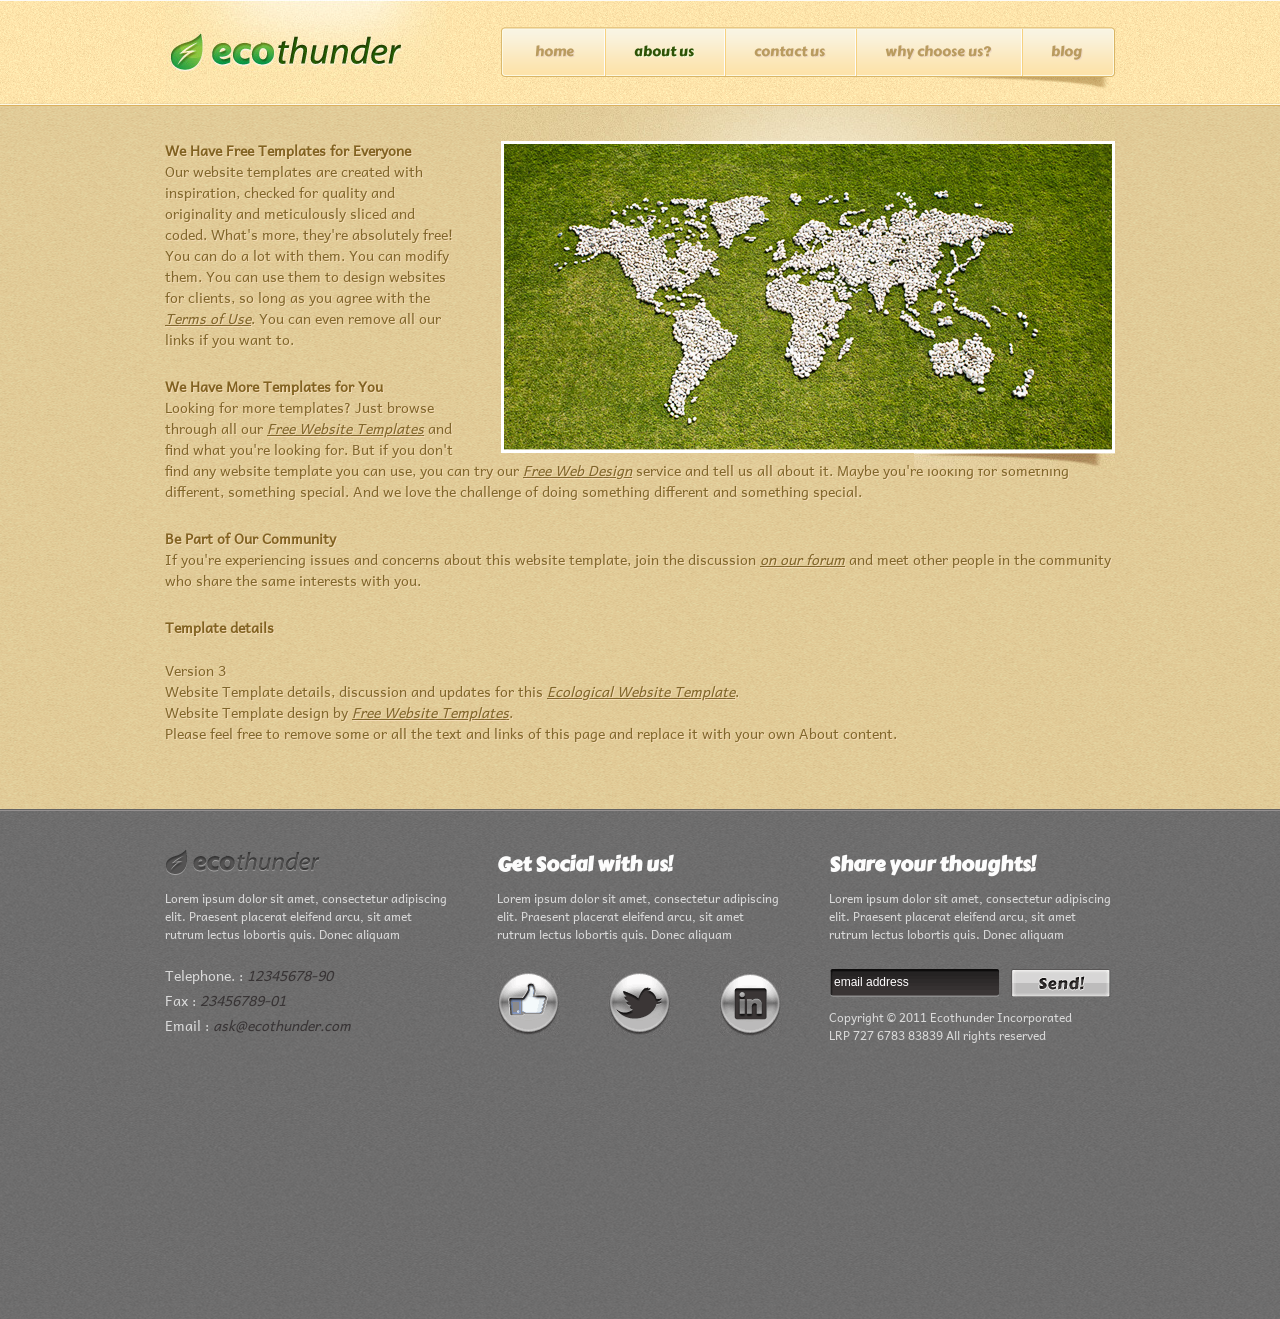
==== about.html @ 8063398c "first commit" ====
<!DOCTYPE html>
<!-- Website template by freewebsitetemplates.com -->
<html>
<head>
	<meta charset="UTF-8" />
	<title>About Us - Ecological Website Template</title>
	<link rel="stylesheet" type="text/css" href="css/style.css" />
	<!--[if IE 9]>
		<link rel="stylesheet" type="text/css" href="css/ie9.css" />
	<![endif]-->
	<!--[if IE 8]>
		<link rel="stylesheet" type="text/css" href="css/ie8.css" />
	<![endif]-->
	<!--[if IE 7]>
		<link rel="stylesheet" type="text/css" href="css/ie7.css" />
	<![endif]-->
</head>
<body>
	<div id="header">
		<div>
			<div id="logo">
				<a href="index.html"><img src="images/logo.jpg" alt="Logo" /></a>
			</div>
			<div id="navigation">
				<div>
					<ul>
						<li><a href="index.html">Home</a></li>
						<li class="current"><a href="about.html">About us</a></li>
						<li><a href="contact.html">Contact Us</a></li>
						<li><a href="whychoose.html">Why Choose Us?</a></li>
						<li><a href="blog.html">Blog</a></li>
					</ul>
				</div>
			</div>
		</div>
	</div>
	<div id="content">
		<div>
			<div>
				<a href="index.html"><img src="images/map-in-grass2.jpg" alt="Image" /></a>
				<span></span>
			</div>
			<b class="first"><strong>We Have Free Templates for Everyone</strong></b>
			<p>Our website templates are created with inspiration, checked for quality and originality and meticulously sliced and coded. What's more, they're absolutely free! You can do a lot with them. You can modify them. You can use them to design websites for clients, so long as you agree with the <a href="http://www.freewebsitetemplates.com/about/termsofuse/">Terms of Use</a>. You can even remove all our links if you want to.</p>
			<b>We Have More Templates for You</b>
			<p>Looking for more templates? Just browse through all our <a href="http://www.freewebsitetemplates.com/">Free Website Templates</a> and find what you're looking for. But if you don't find any website template you can use, you can try our <a href="http://www.freewebsitetemplates.com/freewebdesign/">Free Web Design</a> service and tell us all about it. Maybe you're looking for something different, something special. And we love the challenge of doing something different and something special.</p>
			<b>Be Part of Our Community</b>
			<p>If you're experiencing issues and concerns about this website template, join the discussion <a href="http://www.freewebsitetemplates.com/forum/">on our forum</a> and meet other people in the community who share the same interests with you.</p>
			<b>Template details <br /><br /></b>
			<p>Version 3 <br />Website Template details, discussion and updates for this <a href="http://www.freewebsitetemplates.com/forum/f18/ecological-website-template-18798">Ecological Website Template</a>. <br />Website Template design by <a href="http://www.freewebsitetemplates.com/">Free Website Templates</a>. <br />Please feel free to remove some or all the text and links of this page and
replace it with your own About content.</p>
		</div>
	</div>
	<div id="footer">
		<div>
			<div class="first">
				<h3><a href="index.html">Ecothunder</a></h3>
				<p>Lorem ipsum dolor sit amet, consectetur adipiscing elit. Praesent placerat eleifend arcu, sit amet rutrum lectus lobortis quis. Donec aliquam</p>
				<div>
					<p>Telephone. : <span>12345678-90</span></p>
					<p>Fax : <span>23456789-01</span></p>
					<p>Email : <span>ask@ecothunder.com</span></p>
				</div>
			</div>
			<div>
				<h3>Get Social with us!</h3>
				<p>Lorem ipsum dolor sit amet, consectetur adipiscing elit. Praesent placerat eleifend arcu, sit amet rutrum lectus lobortis quis. Donec aliquam</p>
				<div>
					<a href="http://facebook.com/freewebsitetemplates" class="facebook" target="_blank"></a>
					<a href="http://twitter.com/fwtemplates" class="twitter" target="_blank"></a>
					<a href="#" class="linked-in"></a>
				</div>
			</div>
			<div>
				<h3>Share your thoughts!</h3>
				<p>Lorem ipsum dolor sit amet, consectetur adipiscing elit. Praesent placerat eleifend arcu, sit amet rutrum lectus lobortis quis. Donec aliquam</p>
				<form action="#">
					<label for="subscribe"><input type="text" id="subscribe" maxlength="30" value="email address" /></label>
					<input class="submit" type="submit" value="" />
				</form>
				<p>Copyright &copy; 2011  Ecothunder Incorporated <br />LRP 727 6783 83839 All rights reserved</p>
			</div>
		</div>
	</div>
</body>
</html>
---- css/style.css ----
/* Website template by freewebsitetemplates.com */

body {
	background: url(../images/bg-body.gif) repeat center;
	color: #80662b;
	font-family: 'AndikaRegular';
	font-size: 14px;
	margin: 0;
	min-width: 950px;
	padding: 0;
}

a {
	outline: none;
}

img {
	border: 0;
}

p a {
	color: #80662B;
	font-style: italic;
}

#header {
	background: url(../images/bg-header.gif) repeat-x top center;
	height: 106px;
	overflow: hidden;
	width: 100%;
}

#header div {
	margin: 0 auto;
	overflow: hidden;
	width: 950px;
}

#header div div#logo {
	float: left;
	width: auto;
	margin:0 55px 0 0;
}

#header div div#navigation {
	background: url(../images/bg-navigation-right-curve.gif) no-repeat right top;
	
	font-family: 'CarterOneRegular';
	float: right;
	height: auto;
	line-height: 50px;
	margin-top: 27px;
	text-transform: lowercase;
	width: 614px;
}

#header div div#navigation div {
	background: url(../images/bg-navigation-left-curve.gif) no-repeat left top;
	padding-left: 4px;
	height: 63px;
	width: auto;
}

#header div div#navigation div ul {
	background: url(../images/bg-navigation.gif) repeat-x;
	clear: both;
	float: left;
	height: 63px;
	list-style: none;
	margin: 0;
	padding: 0;
	min-width: 600px;
}

#header div div#navigation div ul li:first-child {
	background: none;
}

#header div div#navigation div ul li {
	background: url(../images/separator-navigation.gif) no-repeat center left;
	float: left;
	padding: 0 30px;
}

#header div div#navigation div ul li a {
	color: #b99b5f;
	text-decoration: none;
	text-shadow: 1px 1px 0 #efd9c4;
}

#header div div#navigation div ul li.current a, 
#header div div#navigation div ul li a:hover {
	color: #2e5306;
	text-shadow: 1px 1px 0 #f2fcd9;
}

#content {
	background: url(../images/bg-headliner.gif) repeat top center;
	height: auto;
	width: 100%;
}

#content div#section {
	background: url(../images/bg-headliner-top-shadow.jpg) no-repeat top center;
	height: 365px;
	margin: 0 auto;
	overflow: hidden;
	padding: 35px 0 0;
	position: relative;
	width: 950px;
}

#content div#section div, #content div.section div {
	background: none;
	float: left;
    margin-left: 0;
    padding-top: 0;
    width: 286px;
}

#content div#section div h1 {
	color: #745b1b;
	font-family: 'CarterOneRegular';
	font-size: 34px;
	line-height: 34px;
	margin: 0;
	padding: 0;
	text-shadow: 1px 1px 0 #fff0d8;
	width: auto;
}

#content div#section div p {
	line-height: 21px;
	margin: 0;
	padding: 15px 0 0;
	text-align: justify;
	text-shadow: 1px 1px 0 #f4dcb6;
	width: auto;
}

#content div#section div span {
	background: none;
	display: block;
    height: auto;
	font-size: 13px;
    left: 0;
    margin-top: 17px;
    position: static;
    top: 0;
    width: auto;
}

#content div#section div span a {
	background: url(../images/sprites-buttons.gif) no-repeat 0 -303px;
	color: #fdfdfb;
	display: inline-block;
	font-family: 'CarterOneRegular';
	font-size: 16px;
    height: 38px;
    line-height: 37px;
	margin-left: 10px;
    text-align: center;
	text-decoration: none;
	text-shadow: 1px 1px 0 #216b20;
    width: 136px;
}

#content div#section div span a.first {
	margin-left: 0;
}

#content div#section div#figure {
	margin-left: 51px;
	width: 612px;
}

#content div#section div#figure img, 
#content div div img, #content div#featured ul li img {
	border: 3px solid #fff;
}
#content div#section div#figure span {
	background: url(../images/bg-headliner-image-shadow.jpg) no-repeat center;
	display: block;
	height: 13px;
	margin-top: -6px;
	width: 612px;
}

#content div#featured ul li p a {
	color: #525252;
}

#content div#section span.background {
	background: url(../images/bg-headliner-bottom-shadow.jpg) no-repeat center;
	top: 328px;
	display: block;
	height: 37px;
	position: relative;
	width: 950px;
}

#content div#featured {
	background: url(../images/bg-featured.gif) repeat-x top center;
	height: 356px;
	padding: 35px 0;
	width: 100%;
}

#content div#featured ul {
	color: #525252;
	list-style: none;
	margin: 0 auto;
	overflow: hidden;
	padding: 0;
	width: 950px;
}

#content div#featured ul li {
	float: left;
	margin-left: 53px;
	width: 281px;
}

#content div#featured ul li.first {
	margin-left: 0;
}

#content div#featured ul li span {
	background: url(../images/bg-featured.jpg) no-repeat center;
	display: block;
	height: 15px;
	margin-top: -6px;
	width: 281px;
}

#content div#featured ul li a.link {
	background: url(../images/sprites-buttons.gif) no-repeat 0 -166px;
	color: #FDFDFB;
	display: block;
	height: 43px;
	font-family: 'CarterOneRegular';
	font-size: 16px;
	line-height: 43px;
	margin-top: 25px;
    text-align: center;
    text-decoration: none;
    text-shadow: 1px 1px 0 #216B20;
	width: 281px;
}

#content div#featured ul li p {
	line-height: 21px;
    margin-top: 15px;
    padding-bottom: 5px;
	text-align: left;
	text-shadow: 1px 1px 0 #e8e6e7;
}

#content div {
	margin: 0 auto;
	padding: 0 0 40px;
	width: 950px;
}

#content div div, #content div.section div.figure {
	background: url(../images/bg-image-higlight.jpg) no-repeat;
	float: right;
	margin-left: 45px;
	padding: 35px 0 0;
	position: relative;
    width: 614px;
}

#content div div span {
	background: url(../images/bg-image-right-shadow.jpg) no-repeat bottom right;
	display: block;
    height: 16px;
    top: 347px;
    position: absolute;
    right: 0;
    width: 201px;
}

#content div p {
	line-height: 21px;
    margin: 0;
    padding-bottom: 25px;
	text-align: left;
    text-shadow: 1px 1px 0 #F4DCB6;
}

#content div b {
	color: #816221;
	text-shadow: 1px 1px 0 #F4DCB6;
}

#content div b.first {
	display: block;
    padding-top: 33px;
}

#content div#blog h1 {
	font-family: 'CarterOneRegular';
	font-size: 18px;
	margin: 0;
	padding: 30px 0;
}

#content div#blog h1 a {
	color: #73541b;
	display: block;
	text-decoration: none;
	text-shadow: 1px 1px 0 #c8b57d;
}

#content div#blog h1 a:hover {
	color: #2e5306;
	text-shadow: 1px 1px 0 #f2fcd9;
}

#content div#blog p {
	padding-bottom: 0;
	margin: 0;
	text-align: justify;
}

#content div h2 {
	color: #73541B;
	font-family: 'CarterOneRegular';
	font-size: 25px;
	margin: 0;
	padding: 25px 0 10px;
	text-shadow: 1px 1px 0 #C8B57D
}

#content div h3 {
	color: #73541B;
	font-family: 'CarterOneRegular';
	font-size: 23px;
	margin: 0;
	padding: 25px 0 10px;
	text-shadow: 1px 1px 0 #C8B57D
}

#content div h2 span {
	font-size: 20px;
	font-weight: normal;
}

#content div.section {
	padding-bottom: 20px;
	overflow: hidden;
}

#content div.section h4 {
	color: #73541B;
	font-family: 'CarterOneRegular';
	font-size: 18px;
	line-height: 20px;
    padding-top: 30px;
	text-shadow: 1px 1px 0 #C8B57D;
}

#content div.section div {
	padding-top: 10px;
}

#content div.section div a {
	background: url(../images/sprites-buttons.gif) no-repeat center -105px;
	color: #ceb57d;
	display: block;
	font-family: 'CarterOneRegular';
	font-size: 16px;
	line-height: 50px;
	margin-top: 25px;
	text-align: center;
    text-decoration: none;
    text-shadow: none;
	width: 283px;
}

#content div.section div a.selected, #content div.section div a:hover {
	background: url(../images/sprites-buttons.gif) no-repeat 0 0;
	color: #FDFDFB;
	text-shadow: 1px 1px 0 #216B20;
}

#content div.section div.figure a {
	background: none;
	margin-top: 0;
}

#content div form {
	margin: 0 auto;
	width: 825px;
}

#content div table {
	margin-top: 30px;
}

#content div form table tr td input#name,
#content div form table tr td input#email,
#content div form table tr td input#subject {
	background: url(../images/sprites-inputs.gif) no-repeat 0 -82px;
	border: 0;
	color: #FFFEFF;
    font-family: Arial;
    font-size: 12px;
	height: 38px;
	margin-left: 20px;
	padding: 0 5px;
	width: 259px;
}

#content div form table tr td textarea#message,
#content div form table tr td label.newsletter {
	margin-left: 20px;
}

#content div form table tr td input#send {
	background: url(../images/sprites-buttons.gif) no-repeat 0 -258px;
	border: 0;
	height: 36px;
    margin-left: 193px;
    width: 96px;
}

#content div form table td {
	padding: 10px 0
}

#content div table tr td textarea {
	background: url(../images/text-area.jpg) no-repeat;
	border: 0;
	color: #FFFEFF;
    font-family: Arial;
    font-size: 12px;
	height: 184px;
	padding: 5px;
	width: 715px;
}

#content div table tr td label span,
#content div form div fieldset label span {
	color: #674d1c;
	font-family: Arial;
	font-size: 12px;
}

#content div form div fieldset label span {
	background: none;
	display: inline;
	height: auto;
    position: static;
    width: auto;
}

#content div table tr td label.email {
	font-weight: bold;
    margin-left: 115px;
	padding-top: 5px;
    vertical-align: sub;
}

#content div table tr td label input#newsletter, 
#content div table tr td label input#terms,
#content div form div fieldset div label input#newsletter,
#content div form div fieldset div label input#terms,
#content div form div fieldset div label input#shipping,
#content div form div fieldset div label input#saveas {
	vertical-align: middle;
}

#content div table tr td.message {
	vertical-align: top;
}

#content div form#register {
	margin-top: 30px;
	overflow: hidden;
	width: auto;
}

#content div form div {
	background: url(../images/bg-form.jpg) no-repeat;
	float: left;
    height: 396px;
    margin: 0 0 0 24px;
    padding: 0;
    width: 463px;
}

#content div form div.first {
	margin-left: 0;
}

#content div form div fieldset {
	border: 0;
	margin: 20px auto;
	width: 386px;
}

#content div form div fieldset input.inputtext {
	background: url(../images/sprites-inputs.gif) no-repeat 0 -42px;
	border: 0;
	height: 31px;
    margin: 10px 0;
    padding: 0 5px;
    width: 376px;
}

#content div form div fieldset input#city {
	background: url(../images/sprites-inputs.gif) no-repeat 0 0;
	border: 0;
	height: 32px;
	margin: 10px 0;
	padding: 0 5px;
	width: 172px;
}

#content div form div fieldset label.zipcode {
	margin-left: 168px;
}

#content div form div fieldset input#zipcode {
	background: url(../images/sprites-inputs.gif) no-repeat 0 0;
	border: 0;
	height: 32px;
	margin: 0 0 0 15px;
	padding: 0 5px;
	width: 172px;
}

#content div form div div {
	background: none;
	float: none;
    height: auto;
    margin-left: 0;
    margin-top: 33px;
    width: auto;
}

#content div form div div label.terms {
	padding-left: 15px;
}

#content div form input#createaccount {
	background: url(../images/sprites-buttons.gif) no-repeat 0 -60px;
	border: 0;
	float: right;
    height: 36px;
    margin-top: 30px;
    width: 188px;
}

#footer {
	background: url(../images/bg-footer.gif) repeat-x left top;
	height: 510px;
	width: 100%;
}

#footer div {
	color: #dadada;
	float: none;
	height: auto;
	margin: 0 auto;
	overflow: hidden;
	padding-top: 10px;
	width: 950px;
}

#footer div div {
	float: left;
	height: auto;
	margin-left: 46px;
    width: 286px;
}

#footer div div.first {
	margin-left:  0;
}

#footer div div p {
	font-size: 12px;
	line-height: 18px;
	margin: 0;
	text-align: left;
}

#footer div div h3 {
	color: #fcfcfc;
	font-family: 'CarterOneRegular';
	font-size: 20px;
	height: 30px;
	margin-bottom: 10px;
}

#footer div div h3 a {
	background: url(../images/logo-footer.gif) no-repeat;
	display: block;
	height: 30px;
	text-indent: -99999px;
}

#footer div div div {
	height: auto;
	margin-left: 0;
    margin-top: 10px;
}

#footer div div div p {
	font-size: 14px;
	line-height: 25px;
	margin: 0;
}

#footer div div div p span {
	color: #383435;
	display: inline;
	font-style: italic;
}

#footer div div div a {
	display: inline-block;
	height: 63px;
	margin-left: 44px; 
	padding-top: 10px;	
	width: 63px;
}

#footer div div div a.facebook {
	background: url(../images/sprites-icon.gif) no-repeat 0 9px;
	margin-left: 0;
}

#footer div div div a.twitter {
	background: url(../images/sprites-icon.gif) no-repeat 0 -137px;	
}

#footer div div div a.linked-in {
	background: url(../images/sprites-icon.gif) no-repeat 0 -63px;	
}

#footer div div form {
	height: 40px;
	margin-top: 25px;
	overflow: hidden;
}

#footer div div form label {
	float: left;
}

#footer div div form input#subscribe {
	background: url(../images/sprites-inputs.gif) no-repeat 0 -131px;
	border: 0;
	color: #fffeff;
	height: 29px;
	font-family: Arial;
	font-size: 12px;
	line-height: 29px;
	padding: 0 5px;
	width: 160px;
}

#footer div div form input.submit {
	background: url(../images/sprites-buttons.gif) no-repeat 0 -218px;
	border: 0;
	float: left;
	height: 29px;
	margin-left: 12px;
	width: 100px;
}

@font-face {
    font-family: 'AndikaRegular';
    src: url('../fonts/andika-r-webfont.eot');
    src: url('../fonts/andika-r-webfont.eot?#iefix') format('embedded-opentype'),
         url('../fonts/andika-r-webfont.woff') format('woff'),
         url('../fonts/andika-r-webfont.ttf') format('truetype'),
         url('../fonts/andika-r-webfont.svg#AndikaRegular') format('svg');
    font-weight: normal;
    font-style: normal;
}

@font-face {
    font-family: 'CarterOneRegular';
    src: url('../fonts/carterone-webfont.eot');
    src: url('../fonts/carterone-webfont.eot?#iefix') format('embedded-opentype'),
         url('../fonts/carterone-webfont.woff') format('woff'),
         url('../fonts/carterone-webfont.ttf') format('truetype'),
         url('../fonts/carterone-webfont.svg#CarterOneRegular') format('svg');
    font-weight: normal;
    font-style: normal;
}
---- css/ie9.css ----
/* Website template by freewebsitetemplates.com */

#content div#section div span {
	font-size: 12px;
	margin-top: 38px;
}

#footer div {
	padding-top: 5px;
}
---- css/ie8.css ----
/* Website template by freewebsitetemplates.com */

#content div#section div span {
	font-size: 13px;
	margin-top: 37px;
}

#content div table tr td label.email {
	margin-left: 110px;
}

#content div div span {
	top: 346px;
}

#footer div div div a {
	margin-left: 43px; 
}
---- css/ie7.css ----
/* Website template by freewebsitetemplates.com */

#content div#section div span {
	margin-top: 37px;
}

#content div#section div#figure span {
	margin-top: -5px;
}

#content div#section span.background {
	top: 5px;
}

#content div div span {
	top: 346px;
}

#content div.section div {
	padding-top: 36px;
}

#content div.section h4 {
	padding-top: 35px;
}

#content div form div fieldset {
	padding-top: 20px;
}

#content div form div fieldset input#zipcode {
	margin-top: -41px;
}

#content div table tr td label input#newsletter, 
#content div table tr td label input#terms,
#content div form div fieldset div label input#newsletter,
#content div form div fieldset div label input#terms,
#content div form div fieldset div label input#shipping,
#content div form div fieldset div label input#saveas {
	vertical-align: text-bottom;
}

#content div table tr td label.email {
    vertical-align: middle;
}

#content div form table tr td input#send {
	height: 37px;
}

#content div#featured ul li span {
	margin-top: -3px;
}

#content div div span {
	top: 346px;
}

#footer {
	padding-top: 30px;
}

#footer div {
	padding-top: 0;
}

#footer div div p {
	margin-top: -20px;
}

#footer div div h3 {
	margin-bottom: 30px;
}
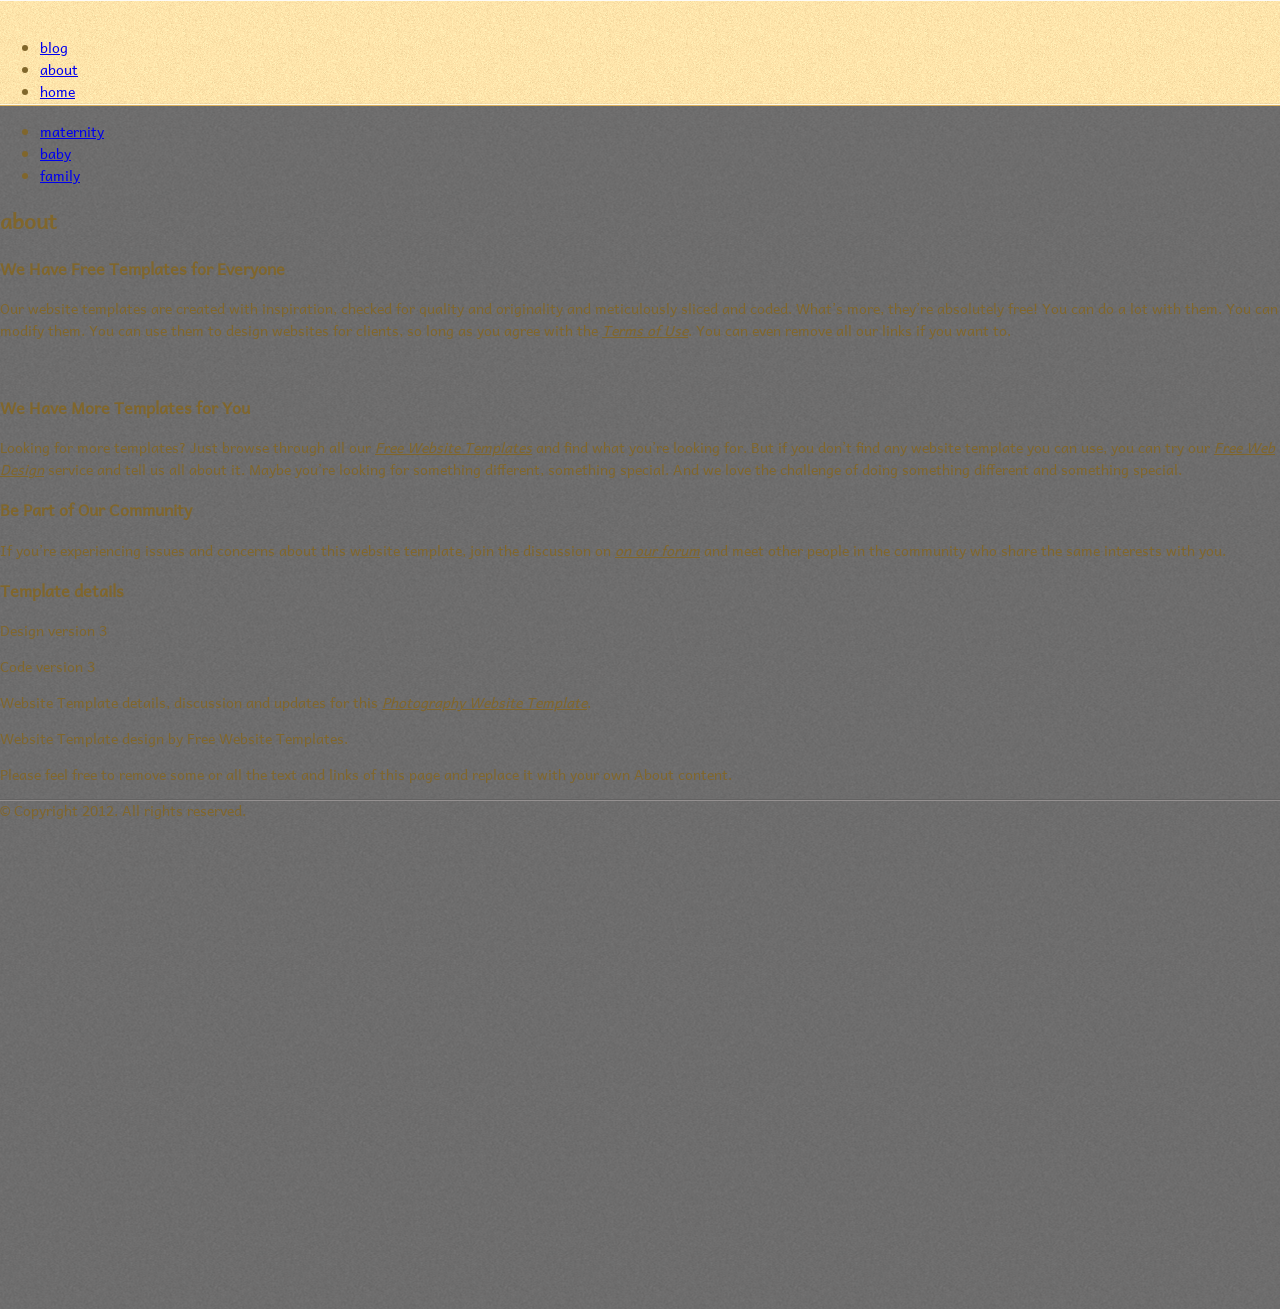
==== commit e65d9266: "Add files via upload" ====
--- a/about.html
+++ b/about.html
@@ -1,85 +1,76 @@
-<!DOCTYPE html>
-<!-- Website template by freewebsitetemplates.com -->
+<!DOCTYPE HTML>
+<!-- Website Template by freewebsitetemplates.com -->
 <html>
 <head>
-	<meta charset="UTF-8" />
-	<title>About Us - Ecological Website Template</title>
-	<link rel="stylesheet" type="text/css" href="css/style.css" />
-	<!--[if IE 9]>
-		<link rel="stylesheet" type="text/css" href="css/ie9.css" />
-	<![endif]-->
-	<!--[if IE 8]>
-		<link rel="stylesheet" type="text/css" href="css/ie8.css" />
-	<![endif]-->
-	<!--[if IE 7]>
-		<link rel="stylesheet" type="text/css" href="css/ie7.css" />
-	<![endif]-->
+	<meta charset="UTF-8">
+	<title>About - Photography Website Template</title>
+	<link rel="stylesheet" href="css/style.css" type="text/css">
 </head>
 <body>
-	<div id="header">
-		<div>
-			<div id="logo">
-				<a href="index.html"><img src="images/logo.jpg" alt="Logo" /></a>
-			</div>
-			<div id="navigation">
-				<div>
-					<ul>
-						<li><a href="index.html">Home</a></li>
-						<li class="current"><a href="about.html">About us</a></li>
-						<li><a href="contact.html">Contact Us</a></li>
-						<li><a href="whychoose.html">Why Choose Us?</a></li>
-						<li><a href="blog.html">Blog</a></li>
-					</ul>
-				</div>
+	<div id="page">
+		<div id="header">
+			<a href="index.html" class="logo"><img src="images/logo.png" alt=""></a>
+			<ul>
+				<li>
+					<a href="blog.html">blog</a>
+				</li>
+				<li class="selected">
+					<a href="about.html">about</a>
+				</li>
+				<li>
+					<a href="index.html">home</a>
+				</li>
+			</ul>
+		</div>
+		<div id="body">
+			<ul class="navigation">
+				<li>
+					<a class="link1" href="maternity.html">maternity</a>
+				</li>
+				<li>
+					<a class="link2" href="baby.html">baby</a>
+				</li>
+				<li>
+					<a class="link3" href="family.html">family</a>
+				</li>
+			</ul>
+			<div class="content">
+				<h2>about</h2>
+				<h3>We Have Free Templates for Everyone</h3>
+				<p>
+					Our website templates are created with inspiration, checked for quality and originality and meticulously sliced and coded. What’s more, they’re absolutely free! You can do a lot with them. You can modify them. You can use them to design websites for clients, so long as you agree with the <a href="http://www.freewebsitetemplates.com/about/terms">Terms of Use</a>. You can even remove all our links if you want to.
+				</p>
+				<img src="images/photographer.jpg" alt="">
+				<h3>We Have More Templates for You</h3>
+				<p>
+					Looking for more templates? Just browse through all our <a href="http://www.freewebsitetemplates.com/">Free Website Templates</a> and find what you’re looking for. But if you don’t find any website template you can use, you can try our <a href="http://www.freewebsitetemplates.com/freewebdesign/">Free Web Design</a> service and tell us all about it. Maybe you’re looking for something different, something special. And we love the challenge of doing something different and something special.
+				</p>
+				<h3>Be Part of Our Community</h3>
+				<p>
+					If you’re experiencing issues and concerns about this website template, join the discussion on <a href="http://www.freewebsitetemplates.com/forums/">on our forum</a> and meet other people in the community who share the same interests with you.
+				</p>
+				<h3>Template details</h3>
+				<p>
+					Design version 3
+				</p>
+				<p>
+					Code version 3
+				</p>
+				<p>
+					Website Template details, discussion and updates for this <a href="http://www.freewebsitetemplates.com/discuss/personalwebsitetemplate/">Photography Website Template</a>.
+				</p>
+				<p>
+					Website Template design by Free Website Templates.
+				</p>
+				<p>
+					Please feel free to remove some or all the text and links of this page and replace it with your own About content.
+				</p>
 			</div>
 		</div>
-	</div>
-	<div id="content">
-		<div>
-			<div>
-				<a href="index.html"><img src="images/map-in-grass2.jpg" alt="Image" /></a>
-				<span></span>
-			</div>
-			<b class="first"><strong>We Have Free Templates for Everyone</strong></b>
-			<p>Our website templates are created with inspiration, checked for quality and originality and meticulously sliced and coded. What's more, they're absolutely free! You can do a lot with them. You can modify them. You can use them to design websites for clients, so long as you agree with the <a href="http://www.freewebsitetemplates.com/about/termsofuse/">Terms of Use</a>. You can even remove all our links if you want to.</p>
-			<b>We Have More Templates for You</b>
-			<p>Looking for more templates? Just browse through all our <a href="http://www.freewebsitetemplates.com/">Free Website Templates</a> and find what you're looking for. But if you don't find any website template you can use, you can try our <a href="http://www.freewebsitetemplates.com/freewebdesign/">Free Web Design</a> service and tell us all about it. Maybe you're looking for something different, something special. And we love the challenge of doing something different and something special.</p>
-			<b>Be Part of Our Community</b>
-			<p>If you're experiencing issues and concerns about this website template, join the discussion <a href="http://www.freewebsitetemplates.com/forum/">on our forum</a> and meet other people in the community who share the same interests with you.</p>
-			<b>Template details <br /><br /></b>
-			<p>Version 3 <br />Website Template details, discussion and updates for this <a href="http://www.freewebsitetemplates.com/forum/f18/ecological-website-template-18798">Ecological Website Template</a>. <br />Website Template design by <a href="http://www.freewebsitetemplates.com/">Free Website Templates</a>. <br />Please feel free to remove some or all the text and links of this page and
-replace it with your own About content.</p>
-		</div>
-	</div>
-	<div id="footer">
-		<div>
-			<div class="first">
-				<h3><a href="index.html">Ecothunder</a></h3>
-				<p>Lorem ipsum dolor sit amet, consectetur adipiscing elit. Praesent placerat eleifend arcu, sit amet rutrum lectus lobortis quis. Donec aliquam</p>
-				<div>
-					<p>Telephone. : <span>12345678-90</span></p>
-					<p>Fax : <span>23456789-01</span></p>
-					<p>Email : <span>ask@ecothunder.com</span></p>
-				</div>
-			</div>
-			<div>
-				<h3>Get Social with us!</h3>
-				<p>Lorem ipsum dolor sit amet, consectetur adipiscing elit. Praesent placerat eleifend arcu, sit amet rutrum lectus lobortis quis. Donec aliquam</p>
-				<div>
-					<a href="http://facebook.com/freewebsitetemplates" class="facebook" target="_blank"></a>
-					<a href="http://twitter.com/fwtemplates" class="twitter" target="_blank"></a>
-					<a href="#" class="linked-in"></a>
-				</div>
-			</div>
-			<div>
-				<h3>Share your thoughts!</h3>
-				<p>Lorem ipsum dolor sit amet, consectetur adipiscing elit. Praesent placerat eleifend arcu, sit amet rutrum lectus lobortis quis. Donec aliquam</p>
-				<form action="#">
-					<label for="subscribe"><input type="text" id="subscribe" maxlength="30" value="email address" /></label>
-					<input class="submit" type="submit" value="" />
-				</form>
-				<p>Copyright &copy; 2011  Ecothunder Incorporated <br />LRP 727 6783 83839 All rights reserved</p>
-			</div>
+		<div id="footer">
+			<p>
+				&copy; Copyright 2012. All rights reserved.
+			</p>
 		</div>
 	</div>
 </body>
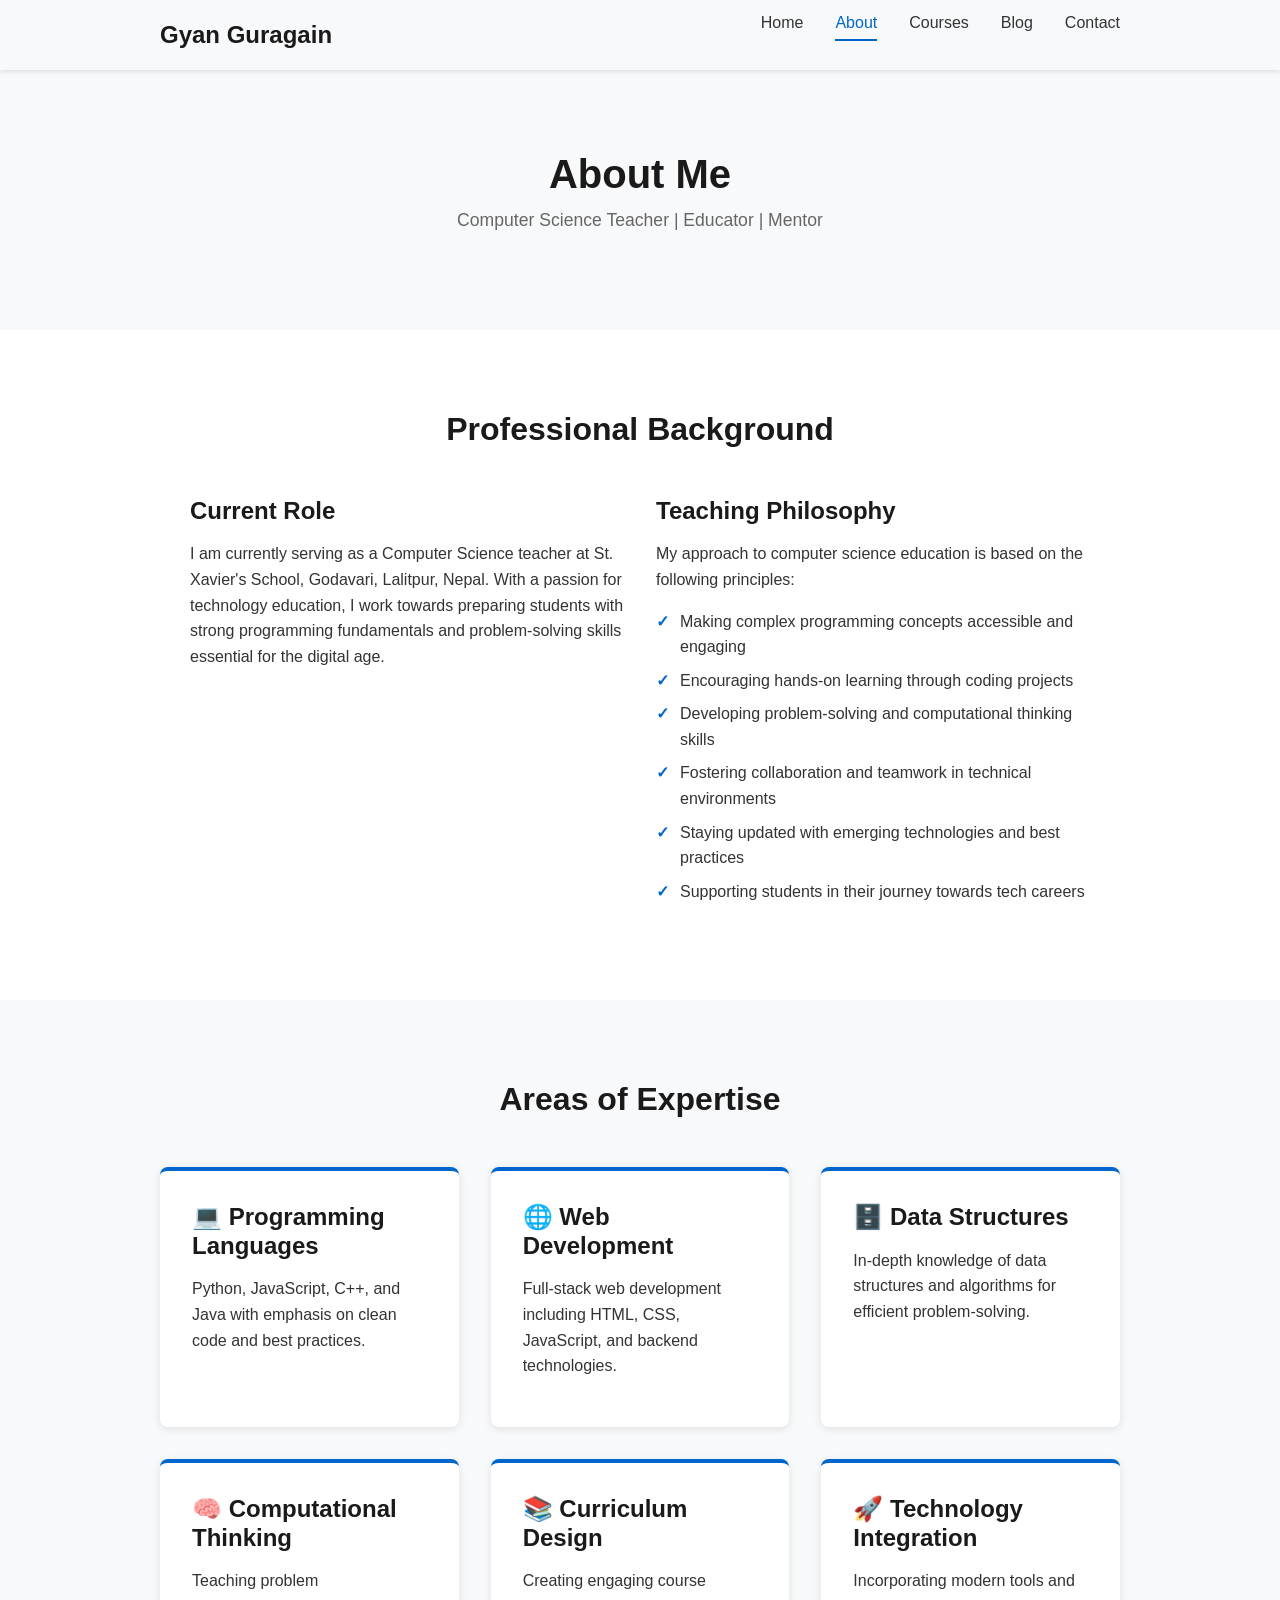
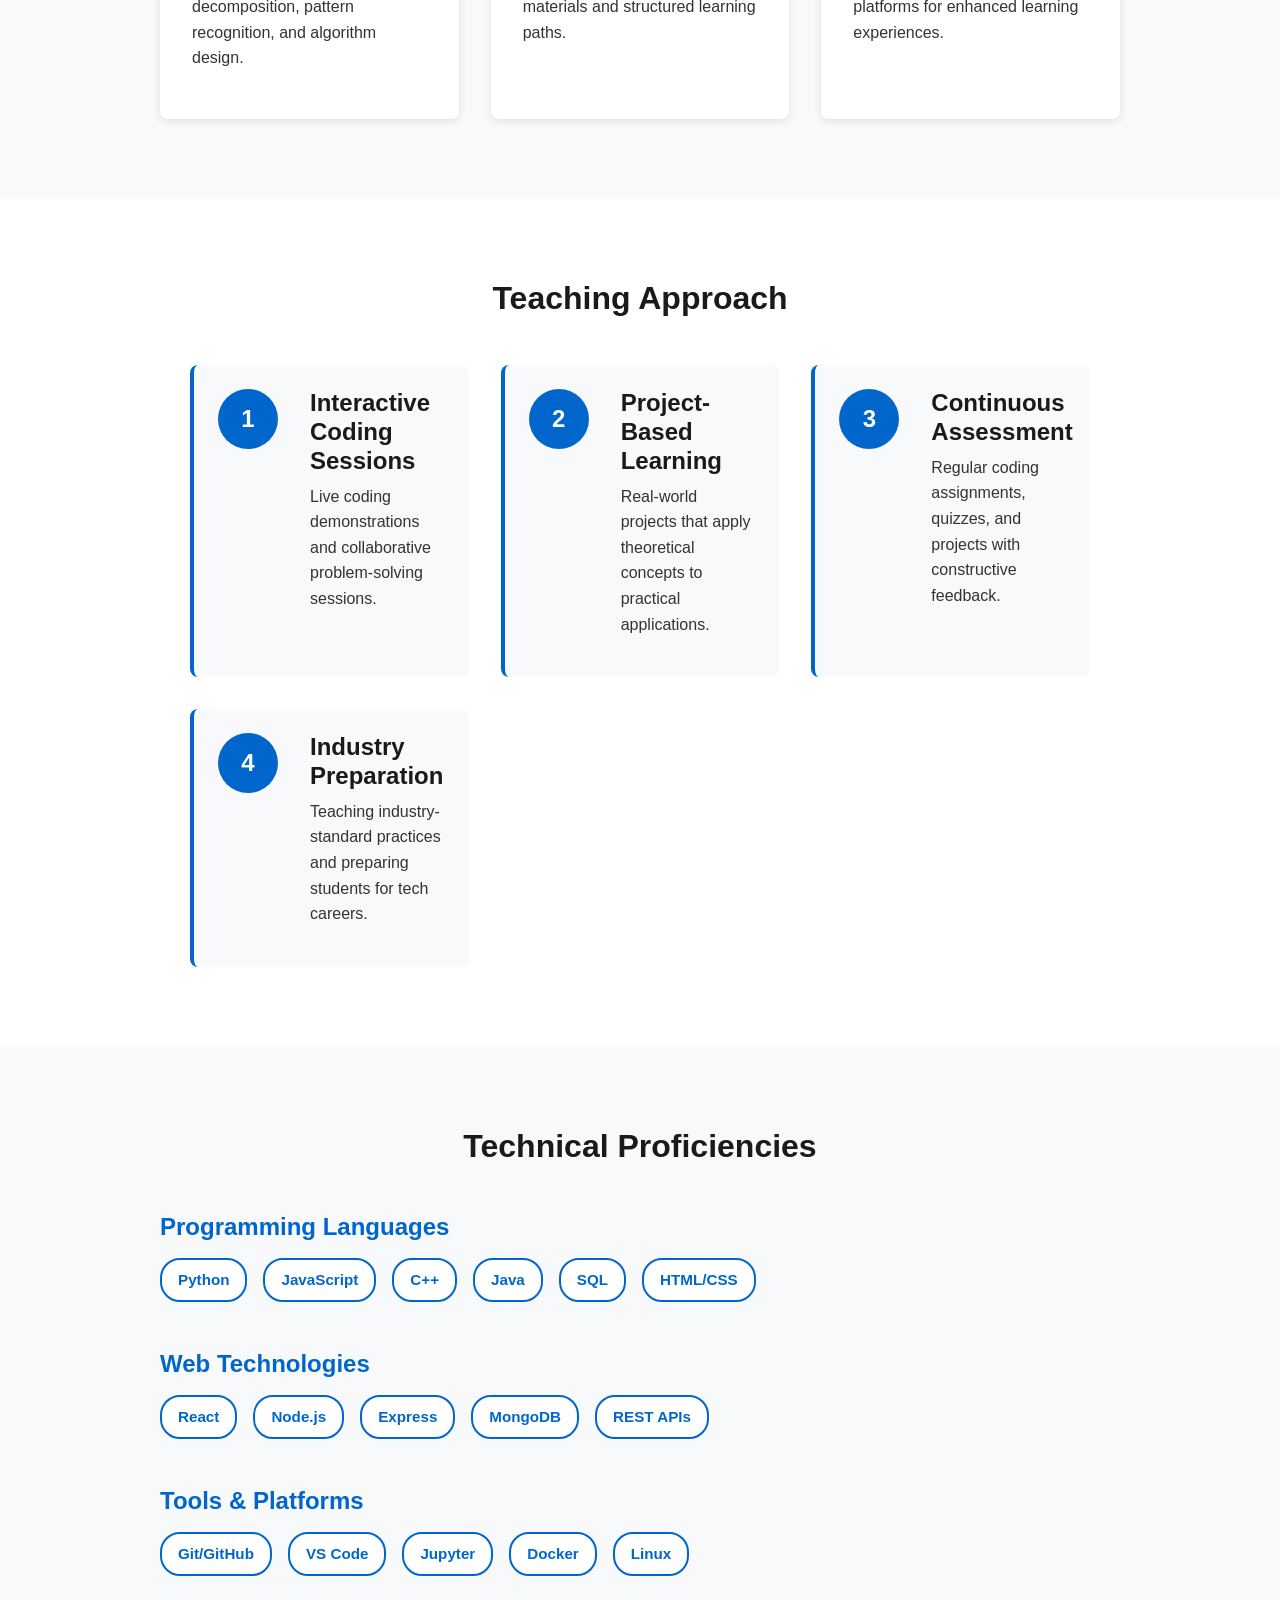
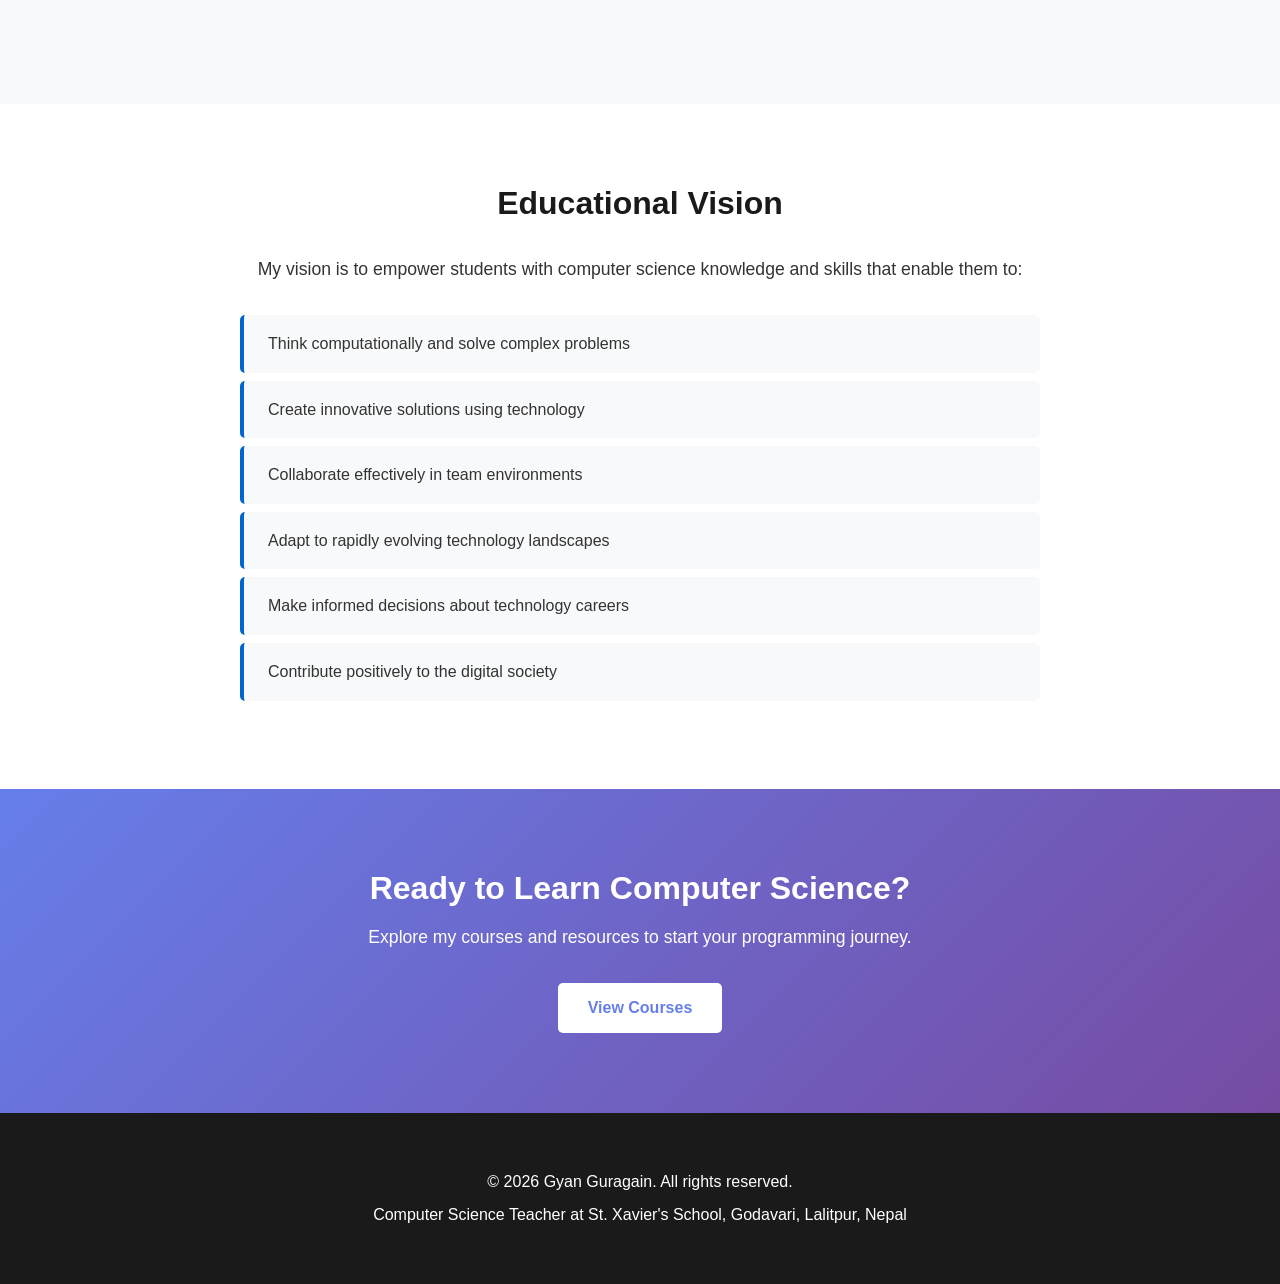
==== commit 25847300: "Create Computer Science teacher portfolio and blog website" ====
--- a/about.html
+++ b/about.html
@@ -1,77 +1,206 @@
-<!DOCTYPE HTML>
-<!-- Website Template by freewebsitetemplates.com -->
-<html>
+<!DOCTYPE html>
+<html lang="en">
 <head>
-	<meta charset="UTF-8">
-	<title>About - Photography Website Template</title>
-	<link rel="stylesheet" href="css/style.css" type="text/css">
+    <meta charset="UTF-8">
+    <meta name="viewport" content="width=device-width, initial-scale=1.0">
+    <title>About Gyan Guragain - Computer Science Teacher</title>
+    <link rel="stylesheet" href="styles.css">
 </head>
 <body>
-	<div id="page">
-		<div id="header">
-			<a href="index.html" class="logo"><img src="images/logo.png" alt=""></a>
-			<ul>
-				<li>
-					<a href="blog.html">blog</a>
-				</li>
-				<li class="selected">
-					<a href="about.html">about</a>
-				</li>
-				<li>
-					<a href="index.html">home</a>
-				</li>
-			</ul>
-		</div>
-		<div id="body">
-			<ul class="navigation">
-				<li>
-					<a class="link1" href="maternity.html">maternity</a>
-				</li>
-				<li>
-					<a class="link2" href="baby.html">baby</a>
-				</li>
-				<li>
-					<a class="link3" href="family.html">family</a>
-				</li>
-			</ul>
-			<div class="content">
-				<h2>about</h2>
-				<h3>We Have Free Templates for Everyone</h3>
-				<p>
-					Our website templates are created with inspiration, checked for quality and originality and meticulously sliced and coded. What’s more, they’re absolutely free! You can do a lot with them. You can modify them. You can use them to design websites for clients, so long as you agree with the <a href="http://www.freewebsitetemplates.com/about/terms">Terms of Use</a>. You can even remove all our links if you want to.
-				</p>
-				<img src="images/photographer.jpg" alt="">
-				<h3>We Have More Templates for You</h3>
-				<p>
-					Looking for more templates? Just browse through all our <a href="http://www.freewebsitetemplates.com/">Free Website Templates</a> and find what you’re looking for. But if you don’t find any website template you can use, you can try our <a href="http://www.freewebsitetemplates.com/freewebdesign/">Free Web Design</a> service and tell us all about it. Maybe you’re looking for something different, something special. And we love the challenge of doing something different and something special.
-				</p>
-				<h3>Be Part of Our Community</h3>
-				<p>
-					If you’re experiencing issues and concerns about this website template, join the discussion on <a href="http://www.freewebsitetemplates.com/forums/">on our forum</a> and meet other people in the community who share the same interests with you.
-				</p>
-				<h3>Template details</h3>
-				<p>
-					Design version 3
-				</p>
-				<p>
-					Code version 3
-				</p>
-				<p>
-					Website Template details, discussion and updates for this <a href="http://www.freewebsitetemplates.com/discuss/personalwebsitetemplate/">Photography Website Template</a>.
-				</p>
-				<p>
-					Website Template design by Free Website Templates.
-				</p>
-				<p>
-					Please feel free to remove some or all the text and links of this page and replace it with your own About content.
-				</p>
-			</div>
-		</div>
-		<div id="footer">
-			<p>
-				&copy; Copyright 2012. All rights reserved.
-			</p>
-		</div>
-	</div>
+    <!-- Navigation -->
+    <nav class="navbar">
+        <div class="nav-container">
+            <div class="logo"><a href="index.html">Gyan Guragain</a></div>
+            <ul class="nav-menu">
+                <li><a href="index.html">Home</a></li>
+                <li><a href="about.html" class="active">About</a></li>
+                <li><a href="courses.html">Courses</a></li>
+                <li><a href="blog.html">Blog</a></li>
+                <li><a href="index.html#contact">Contact</a></li>
+            </ul>
+        </div>
+    </nav>
+
+    <!-- Page Header -->
+    <section class="page-header">
+        <div class="container">
+            <h1>About Me</h1>
+            <p>Computer Science Teacher | Educator | Mentor</p>
+        </div>
+    </section>
+
+    <!-- Professional Background -->
+    <section class="professional-bg">
+        <div class="container">
+            <h2>Professional Background</h2>
+            <div class="bio-content">
+                <div class="bio-section">
+                    <h3>Current Role</h3>
+                    <p>
+                        I am currently serving as a Computer Science teacher at St. Xavier's School, Godavari, Lalitpur, Nepal.
+                        With a passion for technology education, I work towards preparing students with strong programming fundamentals
+                        and problem-solving skills essential for the digital age.
+                    </p>
+                </div>
+                <div class="bio-section">
+                    <h3>Teaching Philosophy</h3>
+                    <p>
+                        My approach to computer science education is based on the following principles:
+                    </p>
+                    <ul>
+                        <li>Making complex programming concepts accessible and engaging</li>
+                        <li>Encouraging hands-on learning through coding projects</li>
+                        <li>Developing problem-solving and computational thinking skills</li>
+                        <li>Fostering collaboration and teamwork in technical environments</li>
+                        <li>Staying updated with emerging technologies and best practices</li>
+                        <li>Supporting students in their journey towards tech careers</li>
+                    </ul>
+                </div>
+            </div>
+        </div>
+    </section>
+
+    <!-- Areas of Expertise -->
+    <section class="expertise">
+        <div class="container">
+            <h2>Areas of Expertise</h2>
+            <div class="expertise-grid">
+                <div class="expertise-card">
+                    <h3>💻 Programming Languages</h3>
+                    <p>Python, JavaScript, C++, and Java with emphasis on clean code and best practices.</p>
+                </div>
+                <div class="expertise-card">
+                    <h3>🌐 Web Development</h3>
+                    <p>Full-stack web development including HTML, CSS, JavaScript, and backend technologies.</p>
+                </div>
+                <div class="expertise-card">
+                    <h3>🗄️ Data Structures</h3>
+                    <p>In-depth knowledge of data structures and algorithms for efficient problem-solving.</p>
+                </div>
+                <div class="expertise-card">
+                    <h3>🧠 Computational Thinking</h3>
+                    <p>Teaching problem decomposition, pattern recognition, and algorithm design.</p>
+                </div>
+                <div class="expertise-card">
+                    <h3>📚 Curriculum Design</h3>
+                    <p>Creating engaging course materials and structured learning paths.</p>
+                </div>
+                <div class="expertise-card">
+                    <h3>🚀 Technology Integration</h3>
+                    <p>Incorporating modern tools and platforms for enhanced learning experiences.</p>
+                </div>
+            </div>
+        </div>
+    </section>
+
+    <!-- Teaching Highlights -->
+    <section class="teaching-highlights">
+        <div class="container">
+            <h2>Teaching Approach</h2>
+            <div class="highlights-list">
+                <div class="highlight-item">
+                    <div class="highlight-number">1</div>
+                    <div class="highlight-content">
+                        <h3>Interactive Coding Sessions</h3>
+                        <p>Live coding demonstrations and collaborative problem-solving sessions.</p>
+                    </div>
+                </div>
+                <div class="highlight-item">
+                    <div class="highlight-number">2</div>
+                    <div class="highlight-content">
+                        <h3>Project-Based Learning</h3>
+                        <p>Real-world projects that apply theoretical concepts to practical applications.</p>
+                    </div>
+                </div>
+                <div class="highlight-item">
+                    <div class="highlight-number">3</div>
+                    <div class="highlight-content">
+                        <h3>Continuous Assessment</h3>
+                        <p>Regular coding assignments, quizzes, and projects with constructive feedback.</p>
+                    </div>
+                </div>
+                <div class="highlight-item">
+                    <div class="highlight-number">4</div>
+                    <div class="highlight-content">
+                        <h3>Industry Preparation</h3>
+                        <p>Teaching industry-standard practices and preparing students for tech careers.</p>
+                    </div>
+                </div>
+            </div>
+        </div>
+    </section>
+
+    <!-- Technical Skills -->
+    <section class="technical-skills">
+        <div class="container">
+            <h2>Technical Proficiencies</h2>
+            <div class="skills-category">
+                <h3>Programming Languages</h3>
+                <div class="skills-list">
+                    <span class="skill-tag">Python</span>
+                    <span class="skill-tag">JavaScript</span>
+                    <span class="skill-tag">C++</span>
+                    <span class="skill-tag">Java</span>
+                    <span class="skill-tag">SQL</span>
+                    <span class="skill-tag">HTML/CSS</span>
+                </div>
+            </div>
+            <div class="skills-category">
+                <h3>Web Technologies</h3>
+                <div class="skills-list">
+                    <span class="skill-tag">React</span>
+                    <span class="skill-tag">Node.js</span>
+                    <span class="skill-tag">Express</span>
+                    <span class="skill-tag">MongoDB</span>
+                    <span class="skill-tag">REST APIs</span>
+                </div>
+            </div>
+            <div class="skills-category">
+                <h3>Tools & Platforms</h3>
+                <div class="skills-list">
+                    <span class="skill-tag">Git/GitHub</span>
+                    <span class="skill-tag">VS Code</span>
+                    <span class="skill-tag">Jupyter</span>
+                    <span class="skill-tag">Docker</span>
+                    <span class="skill-tag">Linux</span>
+                </div>
+            </div>
+        </div>
+    </section>
+
+    <!-- Educational Vision -->
+    <section class="vision">
+        <div class="container">
+            <h2>Educational Vision</h2>
+            <p>
+                My vision is to empower students with computer science knowledge and skills that enable them to:
+            </p>
+            <ul class="vision-list">
+                <li>Think computationally and solve complex problems</li>
+                <li>Create innovative solutions using technology</li>
+                <li>Collaborate effectively in team environments</li>
+                <li>Adapt to rapidly evolving technology landscapes</li>
+                <li>Make informed decisions about technology careers</li>
+                <li>Contribute positively to the digital society</li>
+            </ul>
+        </div>
+    </section>
+
+    <!-- CTA Section -->
+    <section class="cta-section">
+        <div class="container">
+            <h2>Ready to Learn Computer Science?</h2>
+            <p>Explore my courses and resources to start your programming journey.</p>
+            <a href="courses.html" class="cta-button">View Courses</a>
+        </div>
+    </section>
+
+    <!-- Footer -->
+    <footer class="footer">
+        <div class="container">
+            <p>&copy; 2026 Gyan Guragain. All rights reserved.</p>
+            <p>Computer Science Teacher at St. Xavier's School, Godavari, Lalitpur, Nepal</p>
+        </div>
+    </footer>
 </body>
 </html>
--- a/styles.css
+++ b/styles.css
@@ -0,0 +1,1024 @@
+/* ============================================
+   GLOBAL STYLES
+   ============================================ */
+
+* {
+    margin: 0;
+    padding: 0;
+    box-sizing: border-box;
+}
+
+html {
+    scroll-behavior: smooth;
+}
+
+body {
+    font-family: 'Segoe UI', Tahoma, Geneva, Verdana, sans-serif;
+    line-height: 1.6;
+    color: #333;
+    background-color: #fff;
+}
+
+.container {
+    max-width: 1000px;
+    margin: 0 auto;
+    padding: 0 20px;
+}
+
+h1, h2, h3, h4, h5, h6 {
+    margin-bottom: 1rem;
+    color: #1a1a1a;
+    line-height: 1.2;
+}
+
+h1 {
+    font-size: 2.5rem;
+}
+
+h2 {
+    font-size: 2rem;
+}
+
+h3 {
+    font-size: 1.5rem;
+}
+
+p {
+    margin-bottom: 1rem;
+}
+
+a {
+    color: #0066cc;
+    text-decoration: none;
+    transition: color 0.3s ease;
+}
+
+a:hover {
+    color: #0052a3;
+}
+
+code {
+    background-color: #f4f4f4;
+    padding: 0.2rem 0.4rem;
+    border-radius: 3px;
+    font-family: 'Courier New', monospace;
+    font-size: 0.9em;
+}
+
+ul, ol {
+    margin-left: 2rem;
+    margin-bottom: 1rem;
+}
+
+li {
+    margin-bottom: 0.5rem;
+}
+
+/* ============================================
+   NAVIGATION
+   ============================================ */
+
+.navbar {
+    background-color: #f8f9fa;
+    box-shadow: 0 2px 4px rgba(0, 0, 0, 0.1);
+    position: sticky;
+    top: 0;
+    z-index: 100;
+}
+
+.nav-container {
+    max-width: 1000px;
+    margin: 0 auto;
+    padding: 0 20px;
+    display: flex;
+    justify-content: space-between;
+    align-items: center;
+    height: 70px;
+}
+
+.logo a {
+    font-size: 1.5rem;
+    font-weight: bold;
+    color: #1a1a1a;
+}
+
+.nav-menu {
+    display: flex;
+    list-style: none;
+    gap: 2rem;
+}
+
+.nav-menu a {
+    color: #333;
+    font-weight: 500;
+    transition: color 0.3s ease;
+}
+
+.nav-menu a:hover,
+.nav-menu a.active {
+    color: #0066cc;
+    border-bottom: 2px solid #0066cc;
+    padding-bottom: 0.5rem;
+}
+
+/* ============================================
+   HERO SECTION
+   ============================================ */
+
+.hero {
+    background: linear-gradient(135deg, #667eea 0%, #764ba2 100%);
+    color: white;
+    text-align: center;
+    padding: 120px 20px;
+    min-height: 500px;
+    display: flex;
+    align-items: center;
+    justify-content: center;
+}
+
+.hero-content h1 {
+    font-size: 3.5rem;
+    margin-bottom: 1rem;
+    color: white;
+}
+
+.hero-content p {
+    font-size: 1.25rem;
+    margin-bottom: 0.5rem;
+}
+
+.hero-content .tagline {
+    font-size: 1rem;
+    margin-bottom: 2rem;
+    opacity: 0.9;
+}
+
+.cta-button {
+    display: inline-block;
+    background-color: #fff;
+    color: #667eea;
+    padding: 12px 30px;
+    border-radius: 5px;
+    font-weight: bold;
+    transition: background-color 0.3s ease, transform 0.3s ease;
+}
+
+.cta-button:hover {
+    background-color: #f0f0f0;
+    transform: translateY(-2px);
+}
+
+/* ============================================
+   PAGE HEADER
+   ============================================ */
+
+.page-header {
+    background-color: #f8f9fa;
+    padding: 80px 20px;
+    text-align: center;
+}
+
+.page-header h1 {
+    margin-bottom: 0.5rem;
+}
+
+.page-header p {
+    font-size: 1.1rem;
+    color: #666;
+}
+
+/* ============================================
+   INTRO SECTION
+   ============================================ */
+
+.intro {
+    padding: 80px 20px;
+    background-color: #fff;
+}
+
+.intro h2 {
+    text-align: center;
+    margin-bottom: 2rem;
+}
+
+.intro p {
+    font-size: 1.1rem;
+    text-align: center;
+    margin-bottom: 1rem;
+    max-width: 800px;
+    margin-left: auto;
+    margin-right: auto;
+}
+
+/* ============================================
+   INFO CARDS
+   ============================================ */
+
+.info-cards {
+    padding: 80px 20px;
+    background-color: #f8f9fa;
+}
+
+.info-cards .container {
+    display: grid;
+    grid-template-columns: repeat(auto-fit, minmax(250px, 1fr));
+    gap: 2rem;
+}
+
+.info-card {
+    background-color: white;
+    padding: 2rem;
+    border-radius: 8px;
+    box-shadow: 0 2px 8px rgba(0, 0, 0, 0.1);
+    text-align: center;
+}
+
+.info-card h3 {
+    margin-bottom: 1rem;
+    font-size: 1.5rem;
+}
+
+.info-card p {
+    margin: 0.5rem 0;
+}
+
+.info-card .subtitle {
+    color: #666;
+    font-size: 0.9rem;
+}
+
+/* ============================================
+   FEATURED COURSES
+   ============================================ */
+
+.featured-courses {
+    padding: 80px 20px;
+    background-color: #fff;
+}
+
+.featured-courses h2 {
+    text-align: center;
+    margin-bottom: 3rem;
+}
+
+.courses-grid {
+    display: grid;
+    grid-template-columns: repeat(auto-fit, minmax(280px, 1fr));
+    gap: 2rem;
+}
+
+.course-card {
+    background-color: #f8f9fa;
+    padding: 2rem;
+    border-radius: 8px;
+    box-shadow: 0 2px 8px rgba(0, 0, 0, 0.1);
+    transition: transform 0.3s ease, box-shadow 0.3s ease;
+    border-left: 4px solid #0066cc;
+}
+
+.course-card:hover {
+    transform: translateY(-5px);
+    box-shadow: 0 4px 12px rgba(0, 0, 0, 0.15);
+}
+
+.course-icon {
+    font-size: 2.5rem;
+    margin-bottom: 1rem;
+}
+
+.course-card h3 {
+    margin-bottom: 1rem;
+}
+
+.course-card a {
+    display: inline-block;
+    margin-top: 1rem;
+    color: #0066cc;
+    font-weight: 600;
+}
+
+/* ============================================
+   LATEST POSTS
+   ============================================ */
+
+.latest-posts {
+    padding: 80px 20px;
+    background-color: #f8f9fa;
+}
+
+.latest-posts h2 {
+    text-align: center;
+    margin-bottom: 3rem;
+}
+
+.posts-preview {
+    display: grid;
+    gap: 2rem;
+    margin-bottom: 2rem;
+}
+
+.post-preview {
+    padding: 2rem;
+    background-color: white;
+    border-radius: 8px;
+    border-left: 4px solid #0066cc;
+    transition: background-color 0.3s ease;
+}
+
+.post-preview:hover {
+    background-color: #f0f4ff;
+}
+
+.post-preview h3 {
+    margin-bottom: 0.5rem;
+}
+
+.post-preview .date {
+    color: #666;
+    font-size: 0.9rem;
+    display: block;
+    margin-bottom: 0.5rem;
+}
+
+.post-preview a {
+    font-weight: 600;
+}
+
+.view-all {
+    display: block;
+    text-align: center;
+    padding: 1rem;
+    font-weight: 600;
+    color: #0066cc;
+}
+
+/* ============================================
+   HIGHLIGHTS
+   ============================================ */
+
+.highlights {
+    padding: 80px 20px;
+    background-color: #fff;
+}
+
+.highlights h2 {
+    text-align: center;
+    margin-bottom: 3rem;
+}
+
+.highlights-list {
+    display: grid;
+    grid-template-columns: repeat(auto-fit, minmax(250px, 1fr));
+    gap: 2rem;
+}
+
+.highlight-item {
+    display: flex;
+    gap: 1.5rem;
+}
+
+.highlight-icon {
+    font-size: 2rem;
+    flex-shrink: 0;
+}
+
+.highlight-content h3 {
+    margin-bottom: 0.5rem;
+}
+
+/* ============================================
+   SCHOOL INFO
+   ============================================ */
+
+.school-info {
+    padding: 80px 20px;
+    background-color: #f8f9fa;
+}
+
+.school-info h2 {
+    text-align: center;
+    margin-bottom: 2rem;
+}
+
+.school-info p {
+    text-align: center;
+    font-size: 1.1rem;
+    max-width: 800px;
+    margin-left: auto;
+    margin-right: auto;
+    margin-bottom: 1rem;
+}
+
+/* ============================================
+   CONTACT SECTION
+   ============================================ */
+
+.contact {
+    padding: 80px 20px;
+    background-color: #fff;
+    text-align: center;
+}
+
+.contact h2 {
+    margin-bottom: 1rem;
+}
+
+.contact > .container > p {
+    font-size: 1.1rem;
+    margin-bottom: 2rem;
+}
+
+.contact-info {
+    display: grid;
+    grid-template-columns: repeat(auto-fit, minmax(250px, 1fr));
+    gap: 2rem;
+    max-width: 800px;
+    margin: 0 auto;
+}
+
+.contact-item {
+    padding: 1.5rem;
+    background-color: #f8f9fa;
+    border-radius: 8px;
+}
+
+.contact-item h3 {
+    margin-bottom: 1rem;
+}
+
+.contact-item p {
+    margin: 0;
+}
+
+.contact-item a {
+    color: #0066cc;
+    font-weight: 600;
+}
+
+/* ============================================
+   PROFESSIONAL BACKGROUND
+   ============================================ */
+
+.professional-bg {
+    padding: 80px 20px;
+    background-color: #fff;
+}
+
+.professional-bg h2 {
+    text-align: center;
+    margin-bottom: 3rem;
+}
+
+.bio-content {
+    display: grid;
+    grid-template-columns: repeat(auto-fit, minmax(300px, 1fr));
+    gap: 2rem;
+    max-width: 900px;
+    margin: 0 auto;
+}
+
+.bio-section h3 {
+    margin-bottom: 1rem;
+}
+
+.bio-section ul {
+    list-style: none;
+    margin-left: 0;
+}
+
+.bio-section ul li {
+    padding-left: 1.5rem;
+    position: relative;
+}
+
+.bio-section ul li:before {
+    content: "✓";
+    position: absolute;
+    left: 0;
+    color: #0066cc;
+    font-weight: bold;
+}
+
+/* ============================================
+   EXPERTISE
+   ============================================ */
+
+.expertise {
+    padding: 80px 20px;
+    background-color: #f8f9fa;
+}
+
+.expertise h2 {
+    text-align: center;
+    margin-bottom: 3rem;
+}
+
+.expertise-grid {
+    display: grid;
+    grid-template-columns: repeat(auto-fit, minmax(280px, 1fr));
+    gap: 2rem;
+}
+
+.expertise-card {
+    background-color: white;
+    padding: 2rem;
+    border-radius: 8px;
+    box-shadow: 0 2px 8px rgba(0, 0, 0, 0.1);
+    border-top: 4px solid #0066cc;
+}
+
+.expertise-card h3 {
+    margin-bottom: 1rem;
+}
+
+/* ============================================
+   TEACHING HIGHLIGHTS
+   ============================================ */
+
+.teaching-highlights {
+    padding: 80px 20px;
+    background-color: #fff;
+}
+
+.teaching-highlights h2 {
+    text-align: center;
+    margin-bottom: 3rem;
+}
+
+.highlights-list {
+    display: grid;
+    gap: 2rem;
+    max-width: 900px;
+    margin: 0 auto;
+}
+
+.highlight-item {
+    display: grid;
+    grid-template-columns: 60px 1fr;
+    gap: 2rem;
+    padding: 1.5rem;
+    background-color: #f8f9fa;
+    border-radius: 8px;
+    border-left: 4px solid #0066cc;
+}
+
+.highlight-number {
+    background-color: #0066cc;
+    color: white;
+    width: 60px;
+    height: 60px;
+    border-radius: 50%;
+    display: flex;
+    align-items: center;
+    justify-content: center;
+    font-size: 1.5rem;
+    font-weight: bold;
+}
+
+.highlight-content h3 {
+    margin-bottom: 0.5rem;
+}
+
+/* ============================================
+   TECHNICAL SKILLS
+   ============================================ */
+
+.technical-skills {
+    padding: 80px 20px;
+    background-color: #f8f9fa;
+}
+
+.technical-skills h2 {
+    text-align: center;
+    margin-bottom: 3rem;
+}
+
+.skills-category {
+    margin-bottom: 3rem;
+}
+
+.skills-category h3 {
+    margin-bottom: 1rem;
+    color: #0066cc;
+}
+
+.skills-list {
+    display: flex;
+    flex-wrap: wrap;
+    gap: 1rem;
+}
+
+.skill-tag {
+    display: inline-block;
+    background-color: white;
+    color: #0066cc;
+    padding: 0.5rem 1rem;
+    border-radius: 20px;
+    border: 2px solid #0066cc;
+    font-weight: 600;
+    font-size: 0.95rem;
+}
+
+/* ============================================
+   VISION SECTION
+   ============================================ */
+
+.vision {
+    padding: 80px 20px;
+    background-color: #fff;
+}
+
+.vision h2 {
+    text-align: center;
+    margin-bottom: 2rem;
+}
+
+.vision > .container > p {
+    text-align: center;
+    font-size: 1.1rem;
+    margin-bottom: 2rem;
+}
+
+.vision-list {
+    list-style: none;
+    max-width: 800px;
+    margin: 0 auto;
+}
+
+.vision-list li {
+    padding: 1rem;
+    margin-bottom: 0.5rem;
+    background-color: #f8f9fa;
+    border-radius: 5px;
+    border-left: 4px solid #0066cc;
+    padding-left: 1.5rem;
+}
+
+/* ============================================
+   COURSES OVERVIEW
+   ============================================ */
+
+.courses-overview {
+    padding: 80px 20px;
+    background-color: #f8f9fa;
+}
+
+.courses-overview h2 {
+    text-align: center;
+    margin-bottom: 1rem;
+}
+
+.courses-overview p {
+    text-align: center;
+    font-size: 1.1rem;
+    max-width: 800px;
+    margin: 0 auto;
+}
+
+/* ============================================
+   COURSES SECTION
+   ============================================ */
+
+.courses-section {
+    padding: 80px 20px;
+    background-color: #fff;
+}
+
+.course-detail {
+    margin-bottom: 4rem;
+    padding-bottom: 3rem;
+    border-bottom: 1px solid #e0e0e0;
+}
+
+.course-detail:last-child {
+    border-bottom: none;
+}
+
+.course-header {
+    margin-bottom: 2rem;
+    text-align: center;
+}
+
+.course-icon-large {
+    font-size: 3rem;
+    margin-bottom: 1rem;
+}
+
+.course-header h2 {
+    margin-bottom: 0.5rem;
+}
+
+.course-header .meta {
+    color: #666;
+    font-size: 0.95rem;
+}
+
+.course-content h3 {
+    margin-top: 2rem;
+    margin-bottom: 1rem;
+}
+
+.course-content ul,
+.course-content ol {
+    margin-bottom: 1.5rem;
+}
+
+/* ============================================
+   ENROLLMENT
+   ============================================ */
+
+.enrollment {
+    padding: 80px 20px;
+    background-color: #f8f9fa;
+}
+
+.enrollment h2 {
+    text-align: center;
+    margin-bottom: 3rem;
+}
+
+.enrollment-steps {
+    display: grid;
+    grid-template-columns: repeat(auto-fit, minmax(200px, 1fr));
+    gap: 2rem;
+    max-width: 900px;
+    margin: 0 auto;
+}
+
+.step {
+    text-align: center;
+    padding: 2rem;
+    background-color: white;
+    border-radius: 8px;
+    box-shadow: 0 2px 8px rgba(0, 0, 0, 0.1);
+}
+
+.step-number {
+    background-color: #0066cc;
+    color: white;
+    width: 50px;
+    height: 50px;
+    border-radius: 50%;
+    display: flex;
+    align-items: center;
+    justify-content: center;
+    font-weight: bold;
+    font-size: 1.5rem;
+    margin: 0 auto 1rem;
+}
+
+.step h3 {
+    margin-bottom: 0.5rem;
+}
+
+/* ============================================
+   LEARNING BENEFITS
+   ============================================ */
+
+.learning-benefits {
+    padding: 80px 20px;
+    background-color: #fff;
+}
+
+.learning-benefits h2 {
+    text-align: center;
+    margin-bottom: 3rem;
+}
+
+.benefits-list {
+    display: grid;
+    grid-template-columns: repeat(auto-fit, minmax(250px, 1fr));
+    gap: 2rem;
+    max-width: 1000px;
+    margin: 0 auto;
+}
+
+.benefit-item {
+    padding: 2rem;
+    background-color: #f8f9fa;
+    border-radius: 8px;
+    border-left: 4px solid #0066cc;
+}
+
+.benefit-item h3 {
+    margin-bottom: 0.5rem;
+    color: #0066cc;
+}
+
+/* ============================================
+   CTA SECTION
+   ============================================ */
+
+.cta-section {
+    background: linear-gradient(135deg, #667eea 0%, #764ba2 100%);
+    color: white;
+    padding: 80px 20px;
+    text-align: center;
+}
+
+.cta-section h2 {
+    color: white;
+    margin-bottom: 1rem;
+}
+
+.cta-section p {
+    margin-bottom: 2rem;
+    font-size: 1.1rem;
+}
+
+/* ============================================
+   BLOG POSTS
+   ============================================ */
+
+.blog-posts {
+    padding: 80px 20px;
+    background-color: #fff;
+}
+
+.blog-post {
+    margin-bottom: 4rem;
+    padding-bottom: 3rem;
+    border-bottom: 1px solid #e0e0e0;
+}
+
+.blog-post:last-child {
+    border-bottom: none;
+}
+
+.post-header h2 {
+    margin-bottom: 1rem;
+}
+
+.post-meta {
+    display: flex;
+    flex-wrap: wrap;
+    gap: 1.5rem;
+    color: #666;
+    font-size: 0.95rem;
+    margin-bottom: 2rem;
+    padding-bottom: 1rem;
+    border-bottom: 1px solid #f0f0f0;
+}
+
+.post-content h3 {
+    margin-top: 2rem;
+    margin-bottom: 1rem;
+}
+
+.post-content h4 {
+    margin-top: 1.5rem;
+    margin-bottom: 0.5rem;
+}
+
+.post-content ul,
+.post-content ol {
+    margin-bottom: 1.5rem;
+}
+
+.post-content code {
+    background-color: #f4f4f4;
+    padding: 0.2rem 0.4rem;
+}
+
+/* ============================================
+   FOOTER
+   ============================================ */
+
+.footer {
+    background-color: #1a1a1a;
+    color: #fff;
+    padding: 3rem 20px;
+    text-align: center;
+}
+
+.footer p {
+    margin: 0.5rem 0;
+}
+
+.footer a {
+    color: #667eea;
+}
+
+.footer a:hover {
+    color: #764ba2;
+}
+
+/* ============================================
+   RESPONSIVE DESIGN
+   ============================================ */
+
+@media (max-width: 768px) {
+    h1 {
+        font-size: 2rem;
+    }
+
+    h2 {
+        font-size: 1.5rem;
+    }
+
+    h3 {
+        font-size: 1.25rem;
+    }
+
+    .hero-content h1 {
+        font-size: 2.5rem;
+    }
+
+    .nav-menu {
+        gap: 1rem;
+        font-size: 0.95rem;
+    }
+
+    .nav-menu a {
+        padding-bottom: 0;
+    }
+
+    .nav-menu a:hover,
+    .nav-menu a.active {
+        border-bottom: 2px solid #0066cc;
+        padding-bottom: 0.25rem;
+    }
+
+    .post-meta {
+        flex-direction: column;
+        gap: 0.5rem;
+    }
+
+    .hero {
+        padding: 80px 20px;
+        min-height: 400px;
+    }
+
+    .intro,
+    .info-cards,
+    .featured-courses,
+    .latest-posts,
+    .highlights,
+    .school-info,
+    .contact,
+    .professional-bg,
+    .expertise,
+    .teaching-highlights,
+    .technical-skills,
+    .vision,
+    .courses-overview,
+    .courses-section,
+    .enrollment,
+    .learning-benefits,
+    .cta-section,
+    .blog-posts {
+        padding: 60px 20px;
+    }
+}
+
+@media (max-width: 480px) {
+    .container {
+        padding: 0 15px;
+    }
+
+    h1 {
+        font-size: 1.5rem;
+    }
+
+    h2 {
+        font-size: 1.25rem;
+    }
+
+    h3 {
+        font-size: 1.1rem;
+    }
+
+    .hero-content h1 {
+        font-size: 1.8rem;
+    }
+
+    .hero-content p {
+        font-size: 1rem;
+    }
+
+    .nav-container {
+        height: 60px;
+    }
+
+    .logo a {
+        font-size: 1.2rem;
+    }
+
+    .nav-menu {
+        gap: 0.75rem;
+        font-size: 0.85rem;
+    }
+
+    .courses-grid {
+        grid-template-columns: 1fr;
+    }
+
+    .highlights-list,
+    .expertise-grid,
+    .info-cards .container,
+    .benefits-list,
+    .enrollment-steps,
+    .contact-info {
+        grid-template-columns: 1fr;
+    }
+}
